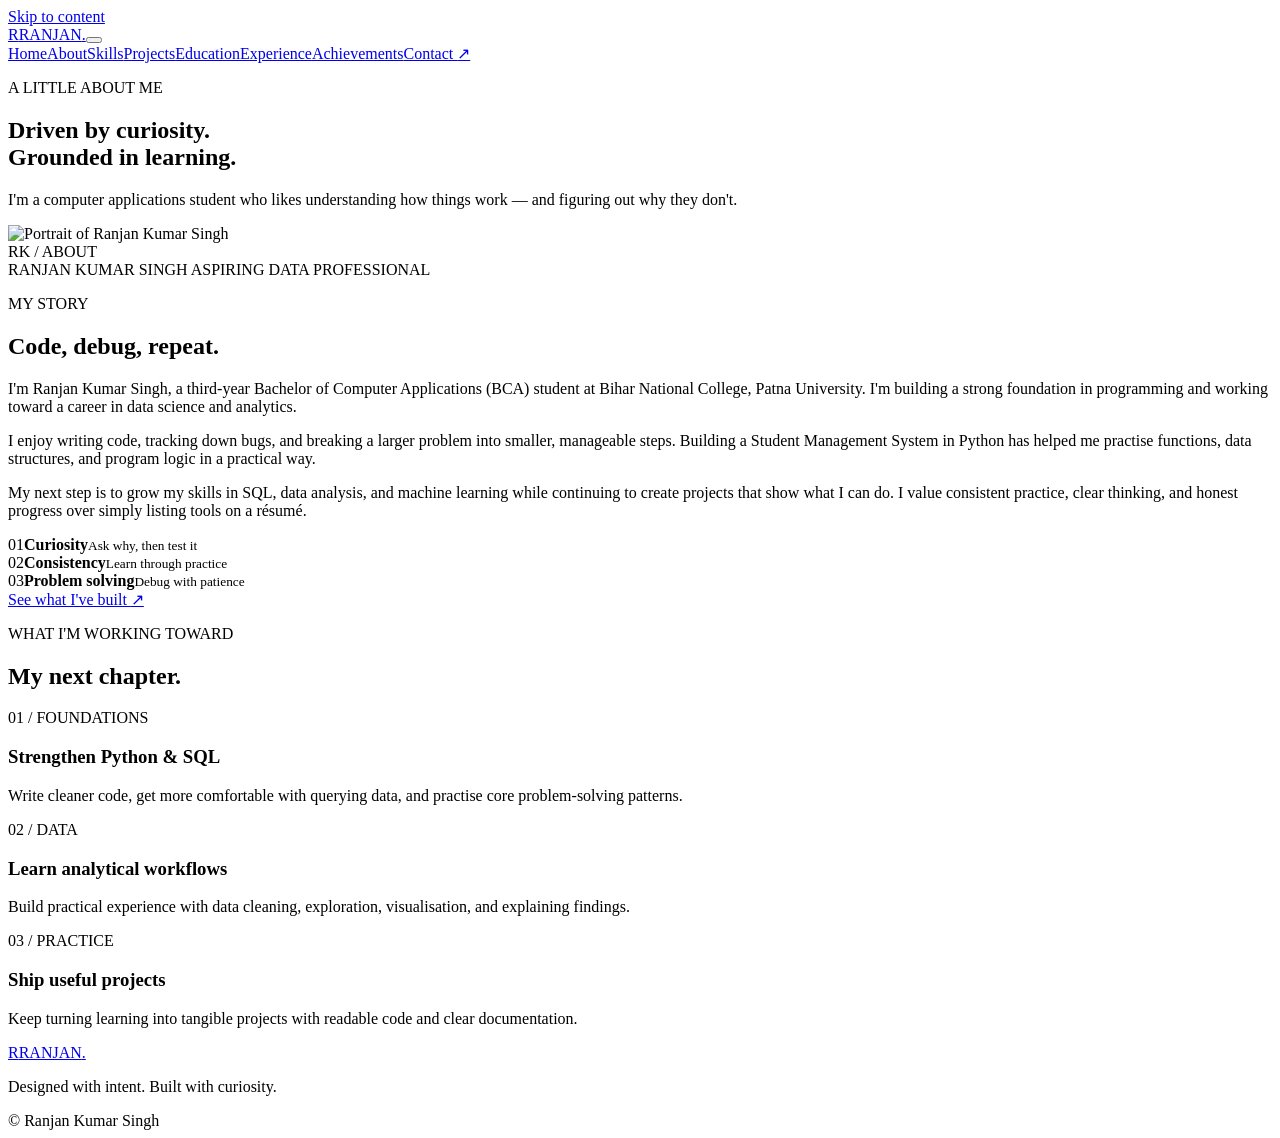
==== about.html @ 6d676666 "Add Portfolio HTML pages" ====
<!doctype html>
<html lang="en"><head><meta charset="utf-8"><meta name="viewport" content="width=device-width, initial-scale=1"><meta name="description" content="Learn about Ranjan Kumar Singh, a BCA student interested in data science and Python development."><title>About | Ranjan Kumar Singh</title><link rel="preconnect" href="https://fonts.googleapis.com"><link rel="preconnect" href="https://fonts.gstatic.com" crossorigin><link href="https://fonts.googleapis.com/css2?family=DM+Mono:wght@400;500&family=Manrope:wght@400;500;600;700;800&display=swap" rel="stylesheet"><link rel="stylesheet" href="css/style.css"><script src="js/script.js" defer></script></head>
<body><a class="skip-link" href="#main">Skip to content</a><header class="site-header"><nav class="nav container" aria-label="Main navigation"><a class="brand" href="index.html"><span class="brand-mark">R</span><span>RANJAN<span class="brand-dot">.</span></span></a><button class="menu-toggle" aria-label="Open navigation menu" aria-expanded="false"><span></span><span></span></button><div class="nav-links"><a href="index.html">Home</a><a class="active" href="about.html">About</a><a href="skills.html">Skills</a><a href="projects.html">Projects</a><a href="education.html">Education</a><a href="experience.html">Experience</a><a href="achievements.html">Achievements</a><a class="nav-contact" href="contact.html">Contact <span>↗</span></a></div></nav></header>
<main id="main"><section class="page-hero container"><p class="eyebrow">A LITTLE ABOUT ME</p><h1>Driven by curiosity.<br><span class="accent-text">Grounded in learning.</span></h1><p class="page-lead">I'm a computer applications student who likes understanding how things work — and figuring out why they don't.</p></section>
<section class="section container about-layout"><div class="about-portrait"><img class="profile-photo" src="assets/profile.jpg" alt="Portrait of Ranjan Kumar Singh"><div class="photo-fallback" aria-hidden="true">RK<span> / ABOUT</span></div><div class="portrait-caption">RANJAN KUMAR SINGH <span>ASPIRING DATA PROFESSIONAL</span></div></div><div class="about-copy"><p class="eyebrow">MY STORY</p><h2>Code, debug, <span class="accent-text">repeat.</span></h2><p>I'm Ranjan Kumar Singh, a third-year Bachelor of Computer Applications (BCA) student at Bihar National College, Patna University. I'm building a strong foundation in programming and working toward a career in data science and analytics.</p><p>I enjoy writing code, tracking down bugs, and breaking a larger problem into smaller, manageable steps. Building a Student Management System in Python has helped me practise functions, data structures, and program logic in a practical way.</p><p>My next step is to grow my skills in SQL, data analysis, and machine learning while continuing to create projects that show what I can do. I value consistent practice, clear thinking, and honest progress over simply listing tools on a résumé.</p><div class="about-facts"><div><span>01</span><strong>Curiosity</strong><small>Ask why, then test it</small></div><div><span>02</span><strong>Consistency</strong><small>Learn through practice</small></div><div><span>03</span><strong>Problem solving</strong><small>Debug with patience</small></div></div><a class="button button-primary" href="projects.html">See what I've built <span>↗</span></a></div></section>
<section class="section section-muted"><div class="container"><div class="section-heading"><div><p class="eyebrow">WHAT I'M WORKING TOWARD</p><h2>My next <span class="accent-text">chapter.</span></h2></div></div><div class="three-cards"><article class="info-card"><span class="card-number">01 / FOUNDATIONS</span><h3>Strengthen Python &amp; SQL</h3><p>Write cleaner code, get more comfortable with querying data, and practise core problem-solving patterns.</p></article><article class="info-card"><span class="card-number">02 / DATA</span><h3>Learn analytical workflows</h3><p>Build practical experience with data cleaning, exploration, visualisation, and explaining findings.</p></article><article class="info-card"><span class="card-number">03 / PRACTICE</span><h3>Ship useful projects</h3><p>Keep turning learning into tangible projects with readable code and clear documentation.</p></article></div></div></section></main>
<footer class="site-footer container"><a class="brand" href="index.html"><span class="brand-mark">R</span><span>RANJAN<span class="brand-dot">.</span></span></a><p>Designed with intent. Built with curiosity.</p><span class="footer-copy">© <span data-year></span> Ranjan Kumar Singh</span></footer></body></html>
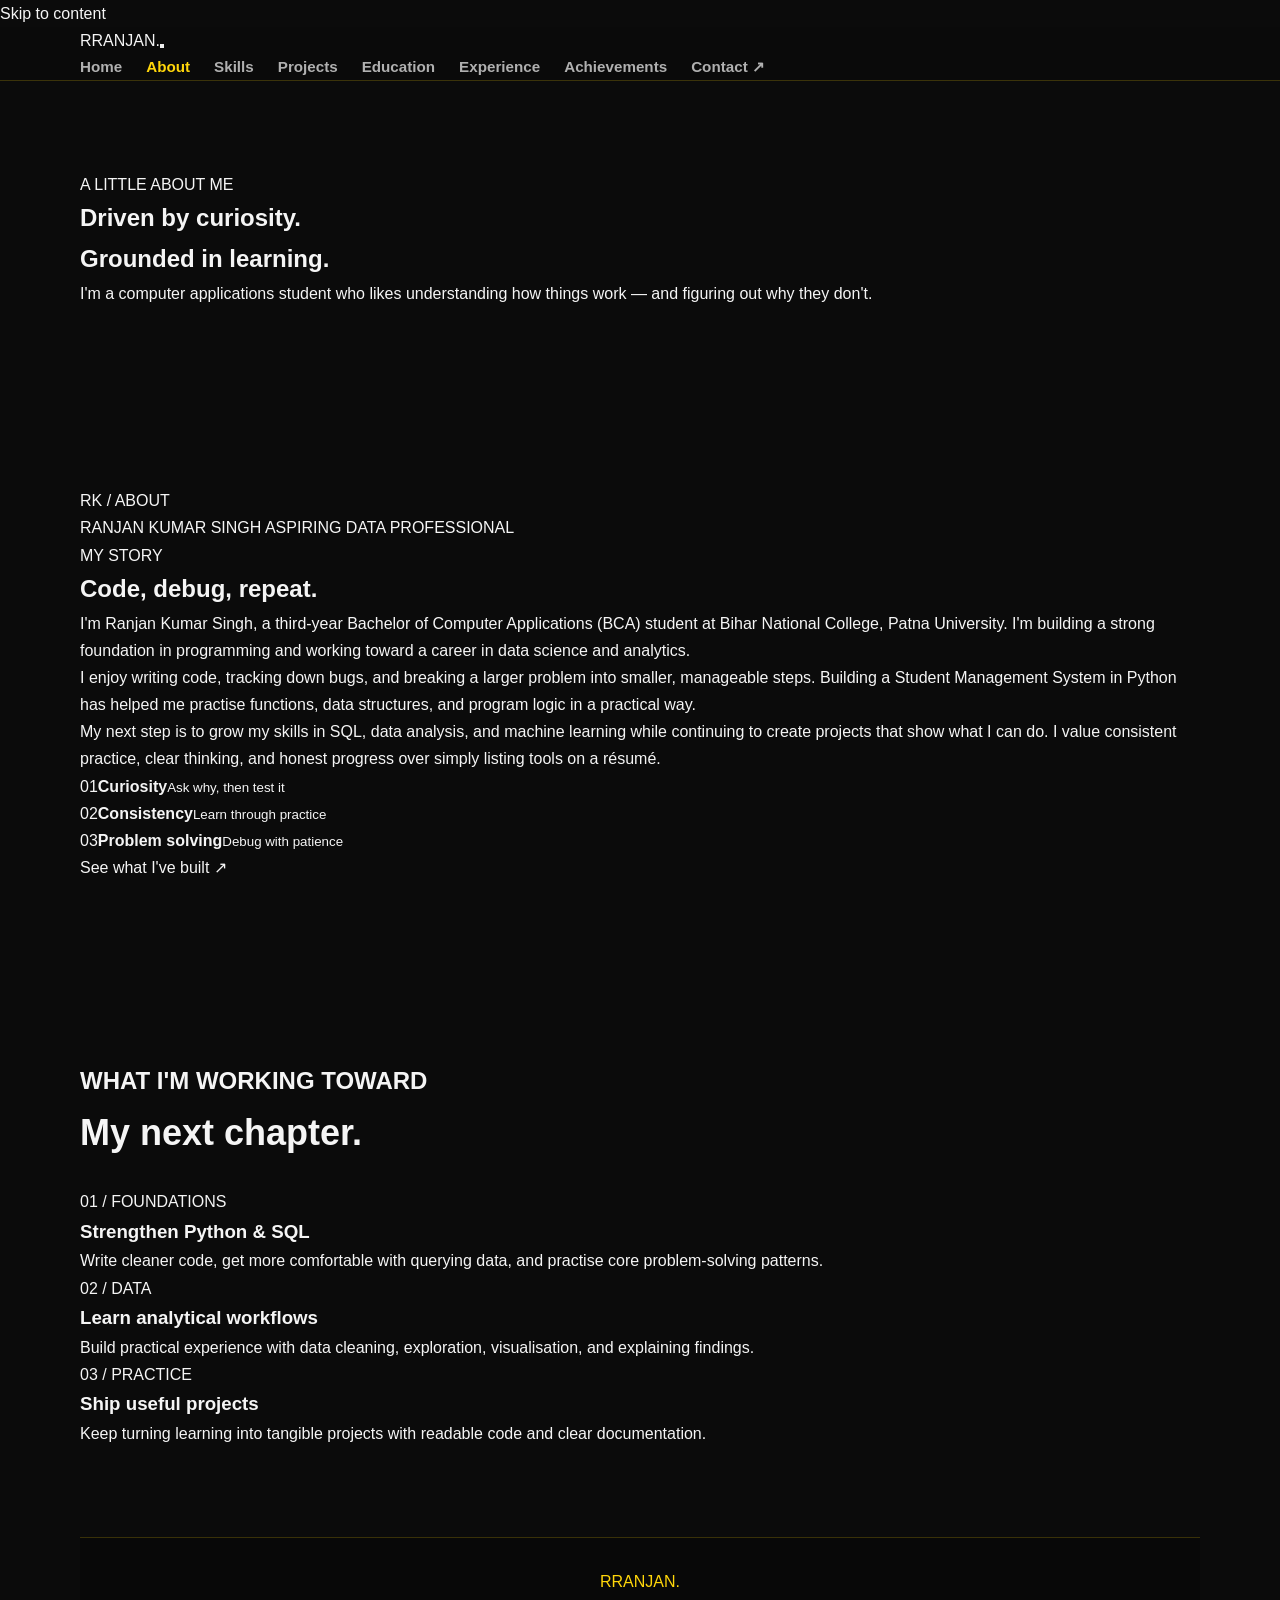
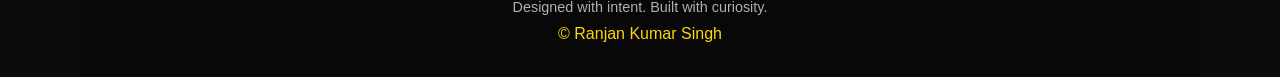
==== commit 774068d7: "Add files via upload" ====
--- a/about.html
+++ b/about.html
@@ -2,6 +2,6 @@
 <html lang="en"><head><meta charset="utf-8"><meta name="viewport" content="width=device-width, initial-scale=1"><meta name="description" content="Learn about Ranjan Kumar Singh, a BCA student interested in data science and Python development."><title>About | Ranjan Kumar Singh</title><link rel="preconnect" href="https://fonts.googleapis.com"><link rel="preconnect" href="https://fonts.gstatic.com" crossorigin><link href="https://fonts.googleapis.com/css2?family=DM+Mono:wght@400;500&family=Manrope:wght@400;500;600;700;800&display=swap" rel="stylesheet"><link rel="stylesheet" href="css/style.css"><script src="js/script.js" defer></script></head>
 <body><a class="skip-link" href="#main">Skip to content</a><header class="site-header"><nav class="nav container" aria-label="Main navigation"><a class="brand" href="index.html"><span class="brand-mark">R</span><span>RANJAN<span class="brand-dot">.</span></span></a><button class="menu-toggle" aria-label="Open navigation menu" aria-expanded="false"><span></span><span></span></button><div class="nav-links"><a href="index.html">Home</a><a class="active" href="about.html">About</a><a href="skills.html">Skills</a><a href="projects.html">Projects</a><a href="education.html">Education</a><a href="experience.html">Experience</a><a href="achievements.html">Achievements</a><a class="nav-contact" href="contact.html">Contact <span>↗</span></a></div></nav></header>
 <main id="main"><section class="page-hero container"><p class="eyebrow">A LITTLE ABOUT ME</p><h1>Driven by curiosity.<br><span class="accent-text">Grounded in learning.</span></h1><p class="page-lead">I'm a computer applications student who likes understanding how things work — and figuring out why they don't.</p></section>
-<section class="section container about-layout"><div class="about-portrait"><img class="profile-photo" src="assets/profile.jpg" alt="Portrait of Ranjan Kumar Singh"><div class="photo-fallback" aria-hidden="true">RK<span> / ABOUT</span></div><div class="portrait-caption">RANJAN KUMAR SINGH <span>ASPIRING DATA PROFESSIONAL</span></div></div><div class="about-copy"><p class="eyebrow">MY STORY</p><h2>Code, debug, <span class="accent-text">repeat.</span></h2><p>I'm Ranjan Kumar Singh, a third-year Bachelor of Computer Applications (BCA) student at Bihar National College, Patna University. I'm building a strong foundation in programming and working toward a career in data science and analytics.</p><p>I enjoy writing code, tracking down bugs, and breaking a larger problem into smaller, manageable steps. Building a Student Management System in Python has helped me practise functions, data structures, and program logic in a practical way.</p><p>My next step is to grow my skills in SQL, data analysis, and machine learning while continuing to create projects that show what I can do. I value consistent practice, clear thinking, and honest progress over simply listing tools on a résumé.</p><div class="about-facts"><div><span>01</span><strong>Curiosity</strong><small>Ask why, then test it</small></div><div><span>02</span><strong>Consistency</strong><small>Learn through practice</small></div><div><span>03</span><strong>Problem solving</strong><small>Debug with patience</small></div></div><a class="button button-primary" href="projects.html">See what I've built <span>↗</span></a></div></section>
+<section class="section container about-layout"><div class="about-portrait"><div class="photo-fallback" aria-hidden="true">RK<span> / ABOUT</span></div><div class="portrait-caption">RANJAN KUMAR SINGH <span>ASPIRING DATA PROFESSIONAL</span></div></div><div class="about-copy"><p class="eyebrow">MY STORY</p><h2>Code, debug, <span class="accent-text">repeat.</span></h2><p>I'm Ranjan Kumar Singh, a third-year Bachelor of Computer Applications (BCA) student at Bihar National College, Patna University. I'm building a strong foundation in programming and working toward a career in data science and analytics.</p><p>I enjoy writing code, tracking down bugs, and breaking a larger problem into smaller, manageable steps. Building a Student Management System in Python has helped me practise functions, data structures, and program logic in a practical way.</p><p>My next step is to grow my skills in SQL, data analysis, and machine learning while continuing to create projects that show what I can do. I value consistent practice, clear thinking, and honest progress over simply listing tools on a résumé.</p><div class="about-facts"><div><span>01</span><strong>Curiosity</strong><small>Ask why, then test it</small></div><div><span>02</span><strong>Consistency</strong><small>Learn through practice</small></div><div><span>03</span><strong>Problem solving</strong><small>Debug with patience</small></div></div><a class="button button-primary" href="projects.html">See what I've built <span>↗</span></a></div></section>
 <section class="section section-muted"><div class="container"><div class="section-heading"><div><p class="eyebrow">WHAT I'M WORKING TOWARD</p><h2>My next <span class="accent-text">chapter.</span></h2></div></div><div class="three-cards"><article class="info-card"><span class="card-number">01 / FOUNDATIONS</span><h3>Strengthen Python &amp; SQL</h3><p>Write cleaner code, get more comfortable with querying data, and practise core problem-solving patterns.</p></article><article class="info-card"><span class="card-number">02 / DATA</span><h3>Learn analytical workflows</h3><p>Build practical experience with data cleaning, exploration, visualisation, and explaining findings.</p></article><article class="info-card"><span class="card-number">03 / PRACTICE</span><h3>Ship useful projects</h3><p>Keep turning learning into tangible projects with readable code and clear documentation.</p></article></div></div></section></main>
 <footer class="site-footer container"><a class="brand" href="index.html"><span class="brand-mark">R</span><span>RANJAN<span class="brand-dot">.</span></span></a><p>Designed with intent. Built with curiosity.</p><span class="footer-copy">© <span data-year></span> Ranjan Kumar Singh</span></footer></body></html>
--- a/css/style.css
+++ b/css/style.css
@@ -0,0 +1,837 @@
+
+/* ========================================
+   RANJAN KUMAR SINGH - DEVELOPER PORTFOLIO
+   Theme: Black + Yellow | Responsive Design
+======================================== */
+
+/* ---------- 1. RESET & VARIABLES ---------- */
+
+:root {
+  --bg: #0b0b0b;
+  --bg-secondary: #141414;
+  --card-bg: #171717;
+  --primary: #ffd60a;
+  --primary-hover: #ffe45c;
+  --text: #f5f5f5;
+  --text-muted: #b0b0b0;
+  --border: rgba(255, 214, 10, 0.2);
+  --shadow: 0 10px 35px rgba(0, 0, 0, 0.3);
+  --radius: 16px;
+  --transition: 0.3s ease;
+}
+
+* {
+  margin: 0;
+  padding: 0;
+  box-sizing: border-box;
+}
+
+html {
+  scroll-behavior: smooth;
+  scroll-padding-top: 90px;
+}
+
+body {
+  font-family: "Segoe UI", Arial, sans-serif;
+  background: var(--bg);
+  color: var(--text);
+  line-height: 1.7;
+  overflow-x: hidden;
+}
+
+body,
+button,
+input,
+textarea {
+  font-family: "Segoe UI", Arial, sans-serif;
+}
+
+img {
+  display: block;
+  max-width: 100%;
+}
+
+a {
+  color: inherit;
+  text-decoration: none;
+  transition: var(--transition);
+}
+
+button,
+input,
+textarea {
+  font: inherit;
+}
+
+button {
+  cursor: pointer;
+}
+
+ul {
+  list-style: none;
+}
+
+::selection {
+  color: #000;
+  background: var(--primary);
+}
+
+/* ---------- 2. REUSABLE COMPONENTS ---------- */
+
+.container {
+  width: min(1120px, 90%);
+  margin: 0 auto;
+}
+
+section {
+  padding: 90px 0;
+}
+
+.section-title {
+  margin-bottom: 15px;
+  font-size: clamp(2rem, 5vw, 3rem);
+  font-weight: 800;
+  text-align: center;
+  line-height: 1.2;
+}
+
+.section-title span,
+.highlight {
+  color: var(--primary);
+}
+
+.section-subtitle {
+  max-width: 650px;
+  margin: 0 auto 45px;
+  color: var(--text-muted);
+  text-align: center;
+}
+
+.section-heading {
+  margin-bottom: 25px;
+  font-size: 1.5rem;
+  font-weight: 700;
+}
+
+.text-muted {
+  color: var(--text-muted);
+}
+
+.accent-line {
+  width: 65px;
+  height: 4px;
+  margin: 18px auto 25px;
+  background: var(--primary);
+  border-radius: 10px;
+}
+
+/* ---------- 3. NAVIGATION ---------- */
+
+header,
+.navbar {
+  position: sticky;
+  top: 0;
+  z-index: 1000;
+  background: rgba(11, 11, 11, 0.94);
+  border-bottom: 1px solid var(--border);
+  backdrop-filter: blur(14px);
+}
+
+.nav-container {
+  width: min(1120px, 90%);
+  min-height: 75px;
+  margin: 0 auto;
+  display: flex;
+  align-items: center;
+  justify-content: space-between;
+  gap: 20px;
+}
+
+.logo {
+  color: var(--primary);
+  font-size: 1.4rem;
+  font-weight: 800;
+  white-space: nowrap;
+}
+
+.nav-links {
+  display: flex;
+  align-items: center;
+  flex-wrap: wrap;
+  gap: 24px;
+}
+
+.nav-links a {
+  color: var(--text-muted);
+  font-size: 0.95rem;
+  font-weight: 600;
+}
+
+.nav-links a:hover,
+.nav-links a.active {
+  color: var(--primary);
+}
+
+/* ---------- 4. BUTTONS ---------- */
+
+.btn {
+  display: inline-flex;
+  align-items: center;
+  justify-content: center;
+  gap: 8px;
+  padding: 12px 25px;
+  border: 1px solid var(--primary);
+  border-radius: 8px;
+  background: var(--primary);
+  color: #111;
+  font-weight: 700;
+  transition: transform var(--transition),
+              background var(--transition),
+              box-shadow var(--transition);
+}
+
+.btn:hover {
+  transform: translateY(-3px);
+  background: var(--primary-hover);
+  box-shadow: 0 8px 25px rgba(255, 214, 10, 0.18);
+}
+
+.btn-outline {
+  background: transparent;
+  color: var(--primary);
+}
+
+.btn-outline:hover {
+  background: var(--primary);
+  color: #111;
+}
+
+.btn-group {
+  display: flex;
+  flex-wrap: wrap;
+  gap: 14px;
+  margin-top: 28px;
+}
+
+/* ---------- 5. HOME / HERO ---------- */
+
+.hero {
+  min-height: calc(100vh - 75px);
+  display: flex;
+  align-items: center;
+  padding: 70px 0;
+  background:
+    radial-gradient(
+      circle at 80% 35%,
+      rgba(255, 214, 10, 0.09),
+      transparent 35%
+    ),
+    var(--bg);
+}
+
+.hero-container {
+  display: grid;
+  grid-template-columns: 1.2fr 0.8fr;
+  align-items: center;
+  gap: 60px;
+}
+
+.hero-tag {
+  display: inline-block;
+  margin-bottom: 20px;
+  padding: 7px 14px;
+  border: 1px solid var(--border);
+  border-radius: 50px;
+  color: var(--primary);
+  background: rgba(255, 214, 10, 0.05);
+  font-size: 0.9rem;
+}
+
+.hero h1 {
+  margin-bottom: 18px;
+  font-size: clamp(2.5rem, 6vw, 4.5rem);
+  line-height: 1.12;
+  font-weight: 850;
+  letter-spacing: -1.5px;
+}
+
+.hero h2 {
+  margin-bottom: 18px;
+  color: var(--primary);
+  font-size: clamp(1.2rem, 3vw, 1.8rem);
+}
+
+.hero p {
+  max-width: 620px;
+  color: var(--text-muted);
+  font-size: 1.05rem;
+}
+
+.hero-image {
+  display: flex;
+  justify-content: center;
+  align-items: center;
+}
+
+.hero-image img,
+.profile-image {
+  width: min(340px, 100%);
+  aspect-ratio: 1;
+  object-fit: cover;
+  object-position: center;
+  border: 4px solid var(--primary);
+  border-radius: 50%;
+  box-shadow: 0 0 45px rgba(255, 214, 10, 0.12);
+  animation: float 5s ease-in-out infinite;
+}
+
+/* ---------- 6. ABOUT ---------- */
+
+.about-grid {
+  display: grid;
+  grid-template-columns: 0.8fr 1.2fr;
+  align-items: center;
+  gap: 50px;
+}
+
+.about-image img {
+  width: 100%;
+  max-width: 380px;
+  margin: 0 auto;
+  border-radius: var(--radius);
+  border: 2px solid var(--border);
+}
+
+.about-content h3 {
+  margin-bottom: 15px;
+  font-size: 1.8rem;
+}
+
+.about-content p {
+  margin-bottom: 16px;
+  color: var(--text-muted);
+}
+
+.info-list {
+  display: grid;
+  grid-template-columns: repeat(2, minmax(0, 1fr));
+  gap: 12px;
+  margin-top: 22px;
+}
+
+.info-list li {
+  color: var(--text-muted);
+  overflow-wrap: anywhere;
+}
+
+.info-list strong {
+  color: var(--primary);
+}
+
+/* ---------- 7. CARDS / PROJECTS ---------- */
+
+.card-grid {
+  display: grid;
+  grid-template-columns: repeat(3, minmax(0, 1fr));
+  gap: 25px;
+}
+
+.card,
+.project-card,
+.skill-card,
+.education-card,
+.experience-card,
+.achievement-card,
+.certificate-card {
+  padding: 25px;
+  background: var(--card-bg);
+  border: 1px solid rgba(255, 255, 255, 0.07);
+  border-radius: var(--radius);
+  transition: transform var(--transition),
+              border-color var(--transition),
+              box-shadow var(--transition);
+}
+
+.card:hover,
+.project-card:hover,
+.skill-card:hover,
+.education-card:hover,
+.experience-card:hover,
+.achievement-card:hover,
+.certificate-card:hover {
+  transform: translateY(-6px);
+  border-color: var(--primary);
+  box-shadow: var(--shadow);
+}
+
+.card h3,
+.project-card h3,
+.skill-card h3,
+.education-card h3,
+.experience-card h3,
+.achievement-card h3,
+.certificate-card h3 {
+  margin-bottom: 12px;
+  font-size: 1.25rem;
+}
+
+.card p,
+.project-card p,
+.education-card p,
+.experience-card p,
+.achievement-card p,
+.certificate-card p {
+  margin-bottom: 15px;
+  color: var(--text-muted);
+}
+
+.project-card {
+  display: flex;
+  flex-direction: column;
+  align-items: flex-start;
+}
+
+.project-card .project-links {
+  display: flex;
+  flex-wrap: wrap;
+  gap: 12px;
+  margin-top: auto;
+  padding-top: 15px;
+}
+
+.project-card img {
+  width: 100%;
+  margin-bottom: 20px;
+  border-radius: 10px;
+  object-fit: cover;
+}
+
+.tags {
+  display: flex;
+  flex-wrap: wrap;
+  gap: 8px;
+  margin: 12px 0 20px;
+}
+
+.tags span,
+.tag {
+  display: inline-block;
+  padding: 5px 11px;
+  border-radius: 50px;
+  background: rgba(255, 214, 10, 0.1);
+  color: var(--primary);
+  font-size: 0.82rem;
+}
+
+/* ---------- 8. SKILLS ---------- */
+
+.skills-grid {
+  display: grid;
+  grid-template-columns: repeat(4, minmax(0, 1fr));
+  gap: 20px;
+}
+
+.skill-card {
+  text-align: center;
+}
+
+.skill-icon {
+  margin-bottom: 12px;
+  color: var(--primary);
+  font-size: 2.2rem;
+}
+
+.skill-card p {
+  color: var(--text-muted);
+  font-size: 0.92rem;
+}
+
+.skill-bar {
+  width: 100%;
+  height: 8px;
+  margin-top: 15px;
+  overflow: hidden;
+  border-radius: 20px;
+  background: #303030;
+}
+
+.skill-progress {
+  height: 100%;
+  border-radius: inherit;
+  background: var(--primary);
+}
+
+/* ---------- 9. EDUCATION / EXPERIENCE ---------- */
+
+.timeline {
+  position: relative;
+  max-width: 800px;
+  margin: 0 auto;
+  padding-left: 30px;
+  border-left: 2px solid var(--primary);
+}
+
+.timeline-item {
+  position: relative;
+  margin-bottom: 30px;
+  padding: 25px;
+  background: var(--card-bg);
+  border: 1px solid var(--border);
+  border-radius: var(--radius);
+}
+
+.timeline-item::before {
+  content: "";
+  position: absolute;
+  top: 28px;
+  left: -39px;
+  width: 14px;
+  height: 14px;
+  background: var(--primary);
+  border-radius: 50%;
+  box-shadow: 0 0 12px rgba(255, 214, 10, 0.35);
+}
+
+.timeline-item h3 {
+  margin-bottom: 8px;
+}
+
+.timeline-item p {
+  color: var(--text-muted);
+}
+
+.timeline-date {
+  display: inline-block;
+  margin-bottom: 10px;
+  color: var(--primary);
+  font-size: 0.9rem;
+  font-weight: 700;
+}
+
+/* ---------- 10. ACHIEVEMENTS / CERTIFICATES ---------- */
+
+.certificate-card img,
+.achievement-card img {
+  width: 100%;
+  margin-bottom: 18px;
+  border-radius: 10px;
+}
+
+.certificate-card a,
+.achievement-card a {
+  color: var(--primary);
+  font-weight: 600;
+}
+
+.certificate-card a:hover,
+.achievement-card a:hover {
+  text-decoration: underline;
+}
+
+/* ---------- 11. CONTACT ---------- */
+
+.contact-grid {
+  display: grid;
+  grid-template-columns: 0.8fr 1.2fr;
+  gap: 40px;
+}
+
+.contact-info {
+  display: flex;
+  flex-direction: column;
+  gap: 18px;
+}
+
+.contact-item {
+  padding: 20px;
+  background: var(--card-bg);
+  border: 1px solid var(--border);
+  border-radius: 12px;
+  overflow-wrap: anywhere;
+}
+
+.contact-item h3 {
+  margin-bottom: 5px;
+  color: var(--primary);
+  font-size: 1.05rem;
+}
+
+.contact-item p,
+.contact-item a {
+  color: var(--text-muted);
+}
+
+.contact-item a:hover {
+  color: var(--primary);
+}
+
+.contact-form {
+  display: flex;
+  flex-direction: column;
+  gap: 16px;
+}
+
+.form-group {
+  display: flex;
+  flex-direction: column;
+  gap: 7px;
+}
+
+.form-group label {
+  font-weight: 600;
+}
+
+.form-group input,
+.form-group textarea,
+.form-group select {
+  width: 100%;
+  padding: 13px 15px;
+  color: var(--text);
+  background: var(--bg-secondary);
+  border: 1px solid #333;
+  border-radius: 8px;
+  outline: none;
+  transition: border-color var(--transition);
+}
+
+.form-group input:focus,
+.form-group textarea:focus,
+.form-group select:focus {
+  border-color: var(--primary);
+}
+
+.form-group textarea {
+  min-height: 150px;
+  resize: vertical;
+}
+
+.form-group input::placeholder,
+.form-group textarea::placeholder {
+  color: #888;
+}
+
+/* ---------- 12. SOCIAL LINKS ---------- */
+
+.social-links {
+  display: flex;
+  flex-wrap: wrap;
+  gap: 14px;
+  margin-top: 25px;
+}
+
+.social-links a {
+  display: inline-flex;
+  align-items: center;
+  justify-content: center;
+  min-width: 45px;
+  min-height: 45px;
+  padding: 10px 15px;
+  color: var(--primary);
+  border: 1px solid var(--border);
+  border-radius: 10px;
+}
+
+.social-links a:hover {
+  color: #111;
+  background: var(--primary);
+  transform: translateY(-3px);
+}
+
+/* ---------- 13. FOOTER ---------- */
+
+footer {
+  padding: 30px 0;
+  text-align: center;
+  background: #080808;
+  border-top: 1px solid var(--border);
+}
+
+footer p {
+  color: var(--text-muted);
+  font-size: 0.9rem;
+}
+
+footer span {
+  color: var(--primary);
+}
+
+/* ---------- 14. ANIMATIONS ---------- */
+
+@keyframes float {
+  0%, 100% {
+    transform: translateY(0);
+  }
+
+  50% {
+    transform: translateY(-12px);
+  }
+}
+
+@keyframes fadeInUp {
+  from {
+    opacity: 0;
+    transform: translateY(20px);
+  }
+
+  to {
+    opacity: 1;
+    transform: translateY(0);
+  }
+}
+
+.hero-content {
+  animation: fadeInUp 0.8s ease both;
+}
+
+.fade-in {
+  animation: fadeInUp 0.8s ease both;
+}
+
+/* ---------- 15. RESPONSIVE TABLET ---------- */
+
+@media (max-width: 900px) {
+  section {
+    padding: 70px 0;
+  }
+
+  .hero-container,
+  .about-grid,
+  .contact-grid {
+    grid-template-columns: 1fr;
+    gap: 35px;
+  }
+
+  .hero-content {
+    text-align: center;
+  }
+
+  .hero p {
+    margin: 0 auto;
+  }
+
+  .btn-group,
+  .social-links {
+    justify-content: center;
+  }
+
+  .hero-image {
+    order: -1;
+  }
+
+  .hero-image img {
+    width: min(260px, 70%);
+  }
+
+  .about-content {
+    text-align: center;
+  }
+
+  .card-grid {
+    grid-template-columns: repeat(2, minmax(0, 1fr));
+  }
+
+  .skills-grid {
+    grid-template-columns: repeat(2, minmax(0, 1fr));
+  }
+}
+
+/* ---------- 16. RESPONSIVE MOBILE ---------- */
+
+@media (max-width: 600px) {
+  .container,
+  .nav-container {
+    width: 92%;
+  }
+
+  section {
+    padding: 55px 0;
+  }
+
+  .nav-container {
+    padding: 14px 0;
+    flex-direction: column;
+    gap: 12px;
+  }
+
+  .nav-links {
+    justify-content: center;
+    gap: 10px 16px;
+  }
+
+  .nav-links a {
+    font-size: 0.85rem;
+  }
+
+  .hero {
+    min-height: auto;
+    padding: 55px 0;
+  }
+
+  .hero h1 {
+    font-size: 2.5rem;
+    letter-spacing: -0.8px;
+  }
+
+  .hero-image img {
+    width: min(210px, 65%);
+  }
+
+  .btn-group {
+    flex-direction: column;
+    align-items: stretch;
+  }
+
+  .btn {
+    width: 100%;
+  }
+
+  .card-grid,
+  .skills-grid,
+  .info-list {
+    grid-template-columns: 1fr;
+  }
+
+  .card,
+  .project-card,
+  .skill-card,
+  .education-card,
+  .experience-card,
+  .achievement-card,
+  .certificate-card {
+    padding: 20px;
+  }
+
+  .section-subtitle {
+    margin-bottom: 30px;
+  }
+
+  .timeline {
+    padding-left: 22px;
+  }
+
+  .timeline-item::before {
+    left: -31px;
+  }
+
+  .contact-grid {
+    gap: 25px;
+  }
+}
+
+/* ---------- 17. ACCESSIBILITY ---------- */
+
+:focus-visible {
+  outline: 2px solid var(--primary);
+  outline-offset: 4px;
+}
+
+@media (prefers-reduced-motion: reduce) {
+  *,
+  *::before,
+  *::after {
+    scroll-behavior: auto !important;
+    animation-duration: 0.01ms !important;
+    animation-iteration-count: 1 !important;
+    transition-duration: 0.01ms !important;
+  }
+}
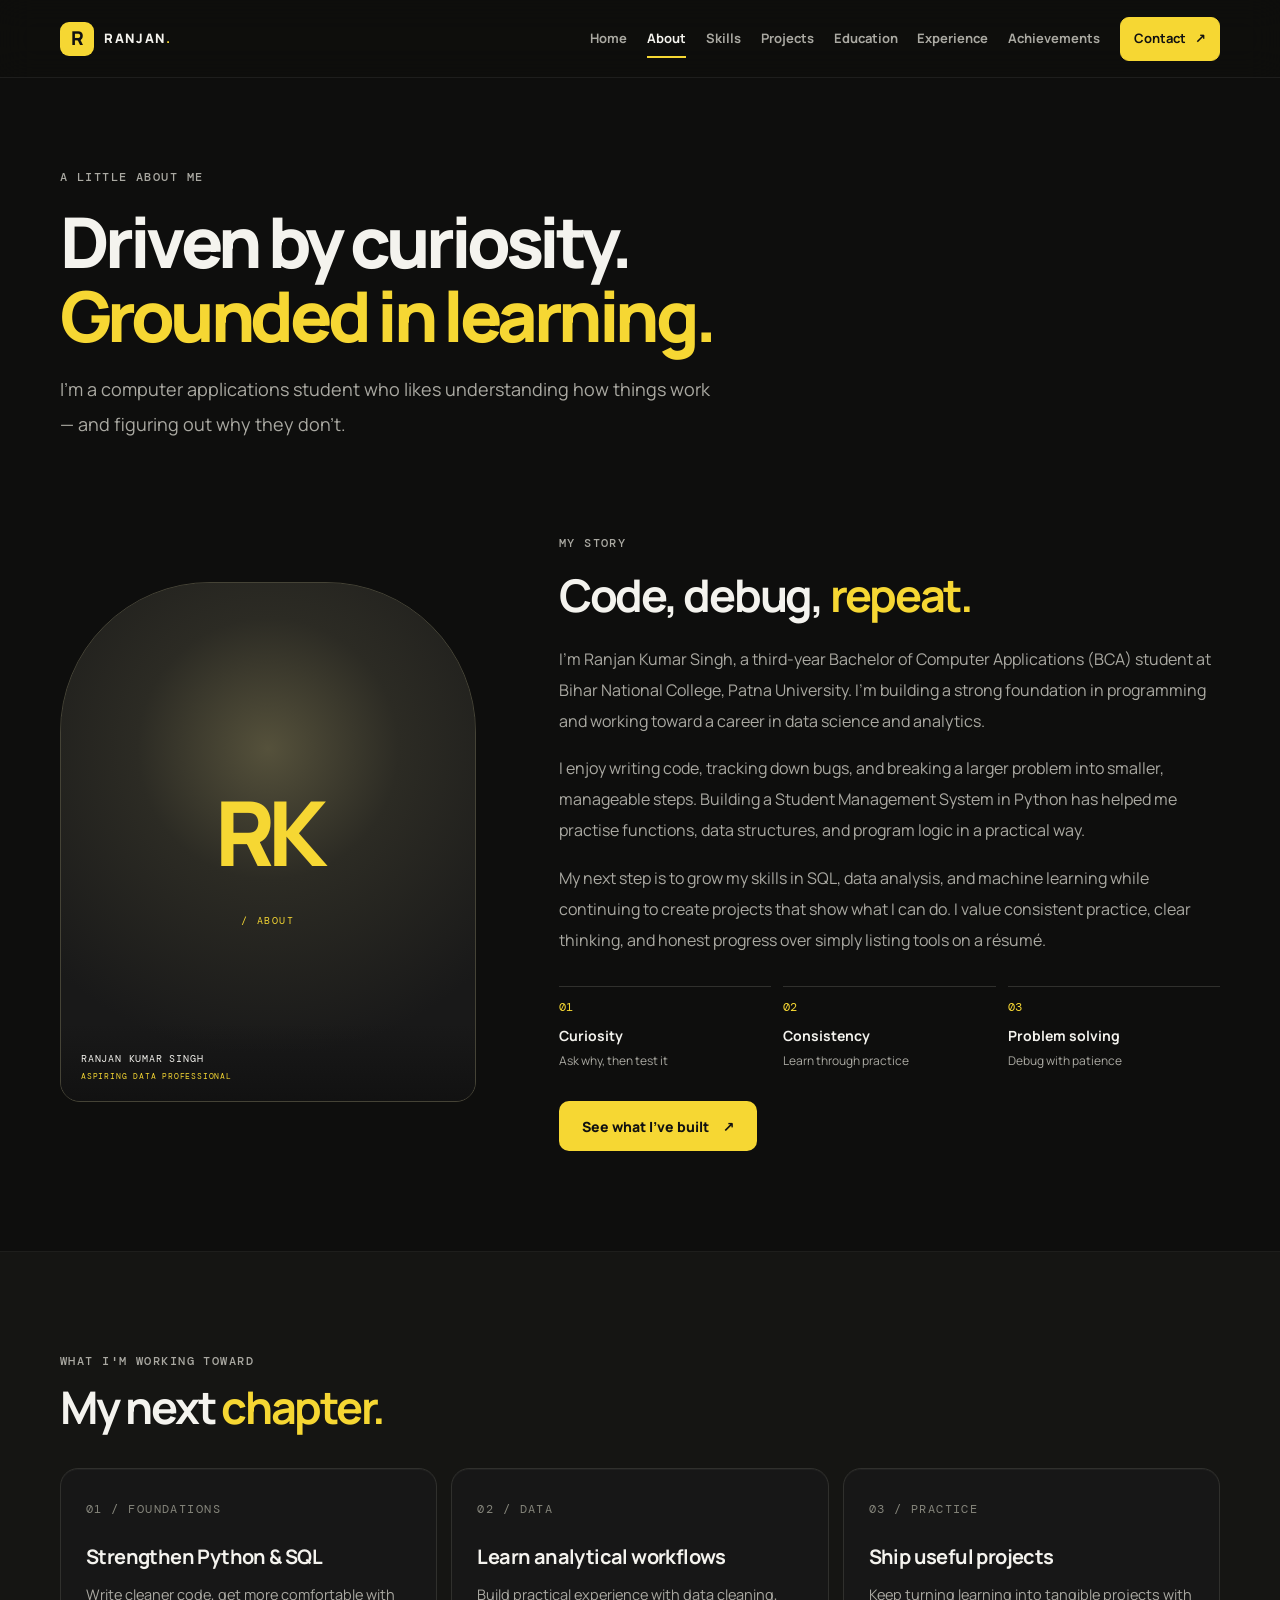
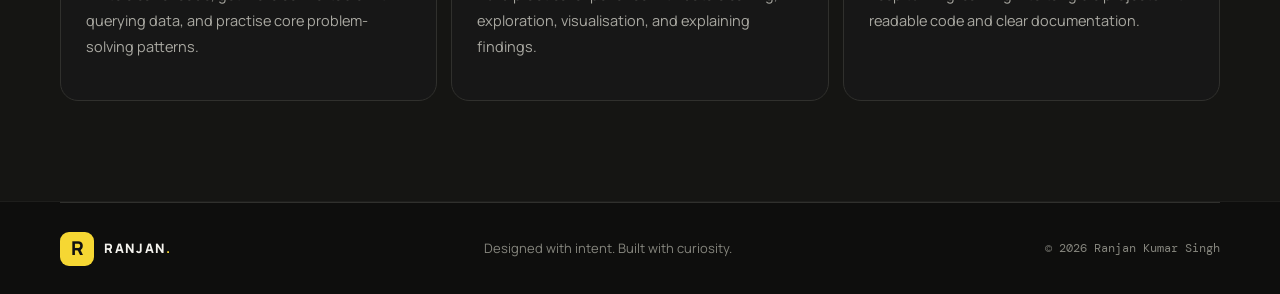
==== commit 2444c816: "Add files via upload" ====
--- a/about.html
+++ b/about.html
@@ -1,6 +1,6 @@
 <!doctype html>
-<html lang="en"><head><meta charset="utf-8"><meta name="viewport" content="width=device-width, initial-scale=1"><meta name="description" content="Learn about Ranjan Kumar Singh, a BCA student interested in data science and Python development."><title>About | Ranjan Kumar Singh</title><link rel="preconnect" href="https://fonts.googleapis.com"><link rel="preconnect" href="https://fonts.gstatic.com" crossorigin><link href="https://fonts.googleapis.com/css2?family=DM+Mono:wght@400;500&family=Manrope:wght@400;500;600;700;800&display=swap" rel="stylesheet"><link rel="stylesheet" href="css/style.css"><script src="js/script.js" defer></script></head>
-<body><a class="skip-link" href="#main">Skip to content</a><header class="site-header"><nav class="nav container" aria-label="Main navigation"><a class="brand" href="index.html"><span class="brand-mark">R</span><span>RANJAN<span class="brand-dot">.</span></span></a><button class="menu-toggle" aria-label="Open navigation menu" aria-expanded="false"><span></span><span></span></button><div class="nav-links"><a href="index.html">Home</a><a class="active" href="about.html">About</a><a href="skills.html">Skills</a><a href="projects.html">Projects</a><a href="education.html">Education</a><a href="experience.html">Experience</a><a href="achievements.html">Achievements</a><a class="nav-contact" href="contact.html">Contact <span>↗</span></a></div></nav></header>
+<html lang="en"><head><meta charset="utf-8"><meta name="viewport" content="width=device-width, initial-scale=1"><meta name="description" content="Learn about Ranjan Kumar Singh, a BCA student interested in data science and Python development."><title>About | Ranjan Kumar Singh</title><link rel="icon" href="data:image/svg+xml,%3Csvg xmlns=%27http://www.w3.org/2000/svg%27 viewBox=%270 0 32 32%27%3E%3Crect width=%2732%27 height=%2732%27 rx=%277%27 fill=%27%23f4d21f%27/%3E%3Ctext x=%2716%27 y=%2723%27 font-size=%2720%27 font-weight=%27800%27 text-anchor=%27middle%27 font-family=%27Arial%27 fill=%27%23111%27%3ER%3C/text%3E%3C/svg%3E"><meta property="og:title" content="Ranjan Kumar Singh | Portfolio"><meta property="og:type" content="website"><link rel="preconnect" href="https://fonts.googleapis.com"><link rel="preconnect" href="https://fonts.gstatic.com" crossorigin><link href="https://fonts.googleapis.com/css2?family=DM+Mono:wght@400;500&family=Manrope:wght@400;500;600;700;800&display=swap" rel="stylesheet"><link rel="stylesheet" href="css/style.css"><script src="js/script.js" defer></script></head>
+<body><a class="skip-link" href="#main">Skip to content</a><header class="site-header"><nav class="nav container" aria-label="Main navigation"><a class="brand" href="index.html"><span class="brand-mark">R</span><span>RANJAN<span class="brand-dot">.</span></span></a><button class="menu-toggle" aria-label="Open navigation menu" aria-expanded="false"><span></span><span></span></button><div class="nav-links"><a href="index.html">Home</a><a class="active" href="about.html" aria-current="page">About</a><a href="skills.html">Skills</a><a href="projects.html">Projects</a><a href="education.html">Education</a><a href="experience.html">Experience</a><a href="achievements.html">Achievements</a><a class="nav-contact" href="contact.html">Contact <span>↗</span></a></div></nav></header>
 <main id="main"><section class="page-hero container"><p class="eyebrow">A LITTLE ABOUT ME</p><h1>Driven by curiosity.<br><span class="accent-text">Grounded in learning.</span></h1><p class="page-lead">I'm a computer applications student who likes understanding how things work — and figuring out why they don't.</p></section>
 <section class="section container about-layout"><div class="about-portrait"><div class="photo-fallback" aria-hidden="true">RK<span> / ABOUT</span></div><div class="portrait-caption">RANJAN KUMAR SINGH <span>ASPIRING DATA PROFESSIONAL</span></div></div><div class="about-copy"><p class="eyebrow">MY STORY</p><h2>Code, debug, <span class="accent-text">repeat.</span></h2><p>I'm Ranjan Kumar Singh, a third-year Bachelor of Computer Applications (BCA) student at Bihar National College, Patna University. I'm building a strong foundation in programming and working toward a career in data science and analytics.</p><p>I enjoy writing code, tracking down bugs, and breaking a larger problem into smaller, manageable steps. Building a Student Management System in Python has helped me practise functions, data structures, and program logic in a practical way.</p><p>My next step is to grow my skills in SQL, data analysis, and machine learning while continuing to create projects that show what I can do. I value consistent practice, clear thinking, and honest progress over simply listing tools on a résumé.</p><div class="about-facts"><div><span>01</span><strong>Curiosity</strong><small>Ask why, then test it</small></div><div><span>02</span><strong>Consistency</strong><small>Learn through practice</small></div><div><span>03</span><strong>Problem solving</strong><small>Debug with patience</small></div></div><a class="button button-primary" href="projects.html">See what I've built <span>↗</span></a></div></section>
 <section class="section section-muted"><div class="container"><div class="section-heading"><div><p class="eyebrow">WHAT I'M WORKING TOWARD</p><h2>My next <span class="accent-text">chapter.</span></h2></div></div><div class="three-cards"><article class="info-card"><span class="card-number">01 / FOUNDATIONS</span><h3>Strengthen Python &amp; SQL</h3><p>Write cleaner code, get more comfortable with querying data, and practise core problem-solving patterns.</p></article><article class="info-card"><span class="card-number">02 / DATA</span><h3>Learn analytical workflows</h3><p>Build practical experience with data cleaning, exploration, visualisation, and explaining findings.</p></article><article class="info-card"><span class="card-number">03 / PRACTICE</span><h3>Ship useful projects</h3><p>Keep turning learning into tangible projects with readable code and clear documentation.</p></article></div></div></section></main>
--- a/css/style.css
+++ b/css/style.css
@@ -1,837 +1,57 @@
+/* Ranjan Kumar Singh portfolio — shared styles */
+:root{--bg:#101010;--surface:#171717;--surface-2:#1e1e1e;--text:#f4f3ee;--muted:#aaa9a2;--line:#30302d;--yellow:#f4d21f;--yellow-2:#ffe45c;--font:'Manrope',sans-serif;--mono:'DM Mono',monospace;--container:1160px;--radius:18px;--ease:cubic-bezier(.2,.75,.25,1)}
+*{box-sizing:border-box}html{scroll-behavior:smooth;scroll-padding-top:100px}body{margin:0;background:var(--bg);color:var(--text);font-family:var(--font);line-height:1.65;-webkit-font-smoothing:antialiased}body.menu-open{overflow:hidden}a{color:inherit;text-decoration:none}button,input,textarea{font:inherit}button,a{-webkit-tap-highlight-color:transparent}a:focus-visible,button:focus-visible,input:focus-visible,textarea:focus-visible{outline:2px solid var(--yellow);outline-offset:4px}::selection{background:var(--yellow);color:#111}.container{width:min(var(--container),calc(100% - 48px));margin-inline:auto}.skip-link{position:absolute;top:-60px;left:16px;background:var(--yellow);color:#111;padding:10px 16px;z-index:100}.skip-link:focus{top:12px}.site-header{position:sticky;top:0;z-index:50;background:rgba(16,16,16,.88);backdrop-filter:blur(16px);border-bottom:1px solid rgba(255,255,255,.06)}.nav{min-height:78px;display:flex;align-items:center;justify-content:space-between;gap:28px}.brand{display:inline-flex;align-items:center;gap:10px;font-size:13px;font-weight:800;letter-spacing:.13em;white-space:nowrap}.brand-mark{display:grid;place-items:center;width:34px;height:34px;background:var(--yellow);color:#111;border-radius:9px;font-size:19px;font-weight:800;letter-spacing:0}.brand-dot{color:var(--yellow)}.nav-links{display:flex;align-items:center;gap:clamp(12px,1.55vw,22px)}.nav-links>a{font-size:11px;color:var(--muted);font-weight:700;transition:color .2s}.nav-links>a:hover,.nav-links>a.active{color:var(--text)}.nav-links>a.active:not(.nav-contact){position:relative}.nav-links>a.active:not(.nav-contact):after{content:"";position:absolute;left:0;right:0;bottom:-10px;height:2px;background:var(--yellow)}.nav-links .nav-contact{padding:10px 13px;border:1px solid #555;border-radius:9px;color:var(--text)}.nav-contact span,.button span,.text-link span,.arrow-link span{color:var(--yellow);margin-left:6px}.menu-toggle{display:none;background:none;border:1px solid var(--line);border-radius:8px;padding:10px;cursor:pointer}.menu-toggle span{display:block;width:20px;height:2px;background:var(--text);margin:4px}
+.eyebrow{font:500 10px/1.5 var(--mono);letter-spacing:.15em;color:var(--muted);margin:0 0 18px}.status-dot{display:inline-block;width:7px;height:7px;background:var(--yellow);border-radius:50%;margin-right:8px;box-shadow:0 0 0 4px rgba(244,210,31,.1)}.accent-text{color:var(--yellow)}h1,h2,h3,p{margin-top:0}h1{font-size:clamp(42px,6.2vw,78px);line-height:1.06;letter-spacing:-.065em;font-weight:800;margin-bottom:24px}h2{font-size:clamp(29px,4vw,45px);line-height:1.15;letter-spacing:-.05em;margin-bottom:16px}h3{font-size:20px;line-height:1.3;letter-spacing:-.03em;margin-bottom:12px}p{color:var(--muted)}.hero{min-height:620px;display:grid;grid-template-columns:1.12fr .88fr;align-items:center;gap:64px;padding-block:70px 86px}.hero-copy{position:relative;z-index:2}.hero-lead{font-size:16px;max-width:550px;line-height:1.85;margin-bottom:30px}.hero-lead strong{color:var(--text)}.hero-actions{display:flex;gap:12px;flex-wrap:wrap}.button{min-height:48px;display:inline-flex;align-items:center;justify-content:center;gap:8px;padding:0 18px;border-radius:10px;font-size:12px;font-weight:800;border:1px solid transparent;transition:transform .2s var(--ease),background .2s,border-color .2s}.button:hover{transform:translateY(-2px)}.button-primary{background:var(--yellow);color:#111}.button-primary span{color:#111}.button-primary:hover{background:var(--yellow-2)}.button-secondary{border-color:#494943;color:var(--text)}.button-secondary:hover{border-color:var(--yellow)}.hero-meta{display:flex;gap:24px;flex-wrap:wrap;margin-top:42px;font:10px var(--mono);color:var(--muted)}.hero-meta>span{display:flex;align-items:center;gap:8px}.meta-line{width:22px;height:1px;background:var(--yellow)}.hero-visual{min-height:420px;position:relative;display:grid;place-items:center}.visual-grid{position:absolute;inset:10px 0;background-image:linear-gradient(rgba(255,255,255,.05) 1px,transparent 1px),linear-gradient(90deg,rgba(255,255,255,.05) 1px,transparent 1px);background-size:34px 34px;mask-image:radial-gradient(ellipse,black 20%,transparent 72%)}.portrait-frame{position:relative;width:min(300px,75%);aspect-ratio:4/5;background:#25251f;border:1px solid #4c4a35;border-radius:150px 150px 22px 22px;overflow:hidden;z-index:1}.portrait-frame:before{content:"";position:absolute;inset:14px;border:1px solid rgba(244,210,31,.25);border-radius:inherit;z-index:2;pointer-events:none}.profile-photo{position:absolute;inset:0;width:100%;height:100%;object-fit:cover;z-index:1}.photo-fallback{position:absolute;inset:0;display:flex;flex-direction:column;align-items:center;justify-content:center;background:radial-gradient(circle at 50% 32%,#55513b 0,#2c2b24 32%,#191919 75%);color:var(--yellow);font-size:clamp(50px,7vw,90px);font-weight:800;letter-spacing:-.08em;z-index:0}.photo-fallback span{font:10px var(--mono);letter-spacing:.16em;margin-top:8px}.portrait-tag{position:absolute;z-index:3;bottom:25px;left:0;right:0;text-align:center;font:9px var(--mono);letter-spacing:.18em;color:#fff}.float-card{position:absolute;z-index:4;display:flex;align-items:center;gap:11px;padding:12px 14px;background:#20201e;border:1px solid #41413a;border-radius:12px;box-shadow:0 15px 40px #0005}.float-card-top{top:72px;right:-12px}.float-card-bottom{bottom:65px;left:-25px}.float-icon{width:31px;height:31px;display:grid;place-items:center;background:#333327;border-radius:8px;color:var(--yellow);font-size:18px}.yellow-icon{background:var(--yellow);color:#111}.float-card strong,.float-card small{display:block}.float-card strong{font-size:11px}.float-card small{font-size:9px;color:var(--muted);margin-top:2px}.visual-index{position:absolute;bottom:0;right:0;font:9px var(--mono);letter-spacing:.12em;color:#68685f}.ticker{overflow:hidden;border-block:1px solid var(--line);background:#151513}.ticker-track{display:flex;align-items:center;justify-content:space-around;gap:34px;min-width:max-content;padding:18px 0;font:10px var(--mono);letter-spacing:.16em;color:#d7d6cf}.ticker i{color:var(--yellow);font-style:normal}
+.section{padding-block:100px}.section-heading{display:flex;justify-content:space-between;align-items:end;gap:24px;margin-bottom:34px}.section-heading .eyebrow{margin-bottom:12px}.section-heading h2{margin-bottom:0}.text-link,.arrow-link{font-size:12px;font-weight:800;display:inline-flex;align-items:center;gap:5px;white-space:nowrap}.text-link:hover,.arrow-link:hover{color:var(--yellow)}.intro-grid{display:grid;grid-template-columns:1.2fr 1fr 1fr;gap:14px}.intro-card,.info-card{position:relative;min-height:245px;padding:25px;background:var(--surface);border:1px solid var(--line);border-radius:var(--radius);transition:transform .25s var(--ease),border-color .25s}.intro-card:hover,.info-card:hover{transform:translateY(-4px);border-color:#66634a}.intro-main{background:var(--yellow);color:#111;border-color:var(--yellow)}.intro-main p,.intro-main .card-number{color:#333}.intro-main h3{font-size:27px;margin-top:30px}.intro-main .arrow-link span{color:#111}.card-number{font:9px var(--mono);letter-spacing:.12em;color:#85857b}.intro-card>p,.info-card>p{font-size:12px;line-height:1.8}.intro-card:not(.intro-main) h3{margin-top:24px}.card-symbol{font-size:25px;color:var(--yellow);margin-top:17px}.intro-card .arrow-link{margin-top:8px}.section-muted{background:#151513;border-block:1px solid rgba(255,255,255,.04)}.cta-band{display:flex;align-items:center;justify-content:space-between;gap:40px;padding-block:65px}.cta-band h2{margin-bottom:12px}.cta-band p:not(.eyebrow){max-width:620px;margin-bottom:0;font-size:13px}.site-footer{display:flex;align-items:center;justify-content:space-between;gap:20px;padding-block:26px;min-height:92px}.site-footer p,.footer-copy{font-size:10px;margin:0;color:#85857d}.footer-copy{font-family:var(--mono)}
+.page-hero{padding-block:90px 48px}.page-hero h1{font-size:clamp(42px,6vw,70px);margin-bottom:20px}.page-lead{font-size:15px;line-height:1.9;max-width:660px;margin-bottom:0}.about-layout{display:grid;grid-template-columns:.78fr 1.22fr;gap:76px;align-items:center;padding-top:45px}.about-portrait{position:relative;aspect-ratio:4/5;max-height:520px;background:#25251f;border:1px solid #454336;border-radius:150px 150px 20px 20px;overflow:hidden}.about-portrait .portrait-caption{position:absolute;z-index:4;bottom:0;left:0;right:0;padding:28px 20px 20px;background:linear-gradient(transparent,#111e);font:10px var(--mono);letter-spacing:.08em}.portrait-caption span{display:block;color:var(--yellow);font-size:8px;margin-top:6px}.about-copy>p:not(.eyebrow){font-size:13px;line-height:1.95}.about-copy h2{margin-bottom:22px}.about-facts{display:grid;grid-template-columns:repeat(3,1fr);gap:12px;margin:30px 0}.about-facts div{border-top:1px solid var(--line);padding-top:12px}.about-facts span,.about-facts strong,.about-facts small{display:block}.about-facts span{font:9px var(--mono);color:var(--yellow);margin-bottom:9px}.about-facts strong{font-size:11px}.about-facts small{font-size:9px;color:var(--muted);margin-top:4px}.three-cards{display:grid;grid-template-columns:repeat(3,1fr);gap:14px}.info-card{min-height:220px}.info-card h3{margin-top:24px}.info-card .tag{margin-top:8px}.skills-layout{display:grid;grid-template-columns:.75fr 1.25fr;gap:80px}.skills-intro p:not(.eyebrow){font-size:13px;line-height:1.9;margin-bottom:25px}.skills-intro h2{font-size:clamp(30px,3.5vw,42px)}.skill-list{display:grid;gap:27px}.skill-label{display:flex;justify-content:space-between;gap:15px;align-items:center;margin-bottom:10px}.skill-label strong{font-size:13px}.skill-label span{font:10px var(--mono);color:var(--yellow)}.skill-track{height:5px;background:#33332d;border-radius:10px;overflow:hidden}.skill-track span{display:block;width:var(--level);height:100%;background:var(--yellow);border-radius:10px;transform-origin:left;animation:grow .9s var(--ease) both}.skill-row p{font-size:11px;margin:9px 0 0;line-height:1.7}.tag-list{display:flex;gap:8px;flex-wrap:wrap}.tag{display:inline-flex;align-items:center;padding:6px 9px;border:1px solid #3c3c35;border-radius:7px;color:#cecec4;font:9px var(--mono)}.tag-filled{background:rgba(244,210,31,.12);border-color:rgba(244,210,31,.3);color:var(--yellow)}.spaced-heading{margin-top:85px}.project-feature{display:grid;grid-template-columns:.9fr 1.1fr;gap:48px;padding:28px;border:1px solid var(--line);background:var(--surface);border-radius:22px}.project-visual{position:relative;display:grid;place-items:center;min-height:390px;background:radial-gradient(circle at 50% 40%,#393820,#20201b 55%,#171716);border-radius:14px;overflow:hidden}.terminal-window{width:82%;background:#111;border:1px solid #49483d;border-radius:11px;overflow:hidden;box-shadow:0 20px 50px #0007;transform:rotate(-2deg)}.terminal-bar{height:35px;background:#292922;display:flex;align-items:center;gap:5px;padding:0 12px;border-bottom:1px solid #3b3b30}.terminal-bar>span{width:7px;height:7px;border-radius:50%;background:#77766b}.terminal-bar>span:first-child{background:#f4d21f}.terminal-bar small{margin-left:8px;font:8px var(--mono);color:#aaa}.terminal-body{padding:22px 20px 25px;font:10px/2 var(--mono);color:#ddd}.terminal-body p{margin:0;color:#d6d6ca}.terminal-body p b{color:var(--yellow);font-weight:500;margin-right:7px}.terminal-body .terminal-muted{color:#7f7f72;margin-bottom:8px}.terminal-prompt{margin-top:14px!important;color:#eee!important}.terminal-prompt span{color:var(--yellow);animation:blink 1s steps(2,start) infinite}.project-visual-label{position:absolute;bottom:17px;left:20px;font:8px var(--mono);letter-spacing:.12em;color:#b0b09f}.project-details{padding:14px 5px}.project-topline{display:flex;align-items:center;justify-content:space-between;margin-bottom:20px}.project-index{font:9px var(--mono);color:#77776d}.project-details h2{font-size:clamp(28px,3vw,38px)}.project-summary{font-size:13px;line-height:1.85}.project-details h3{font-size:12px;margin-top:25px}.feature-list{list-style:none;padding:0;margin:0;display:grid;gap:10px}.feature-list li{position:relative;padding-left:19px;color:#c4c4bb;font-size:11px;line-height:1.75}.feature-list li:before{content:"↗";position:absolute;left:0;color:var(--yellow)}.project-actions{display:flex;align-items:center;gap:20px;flex-wrap:wrap;margin-top:30px}.next-project-note{display:flex;align-items:flex-start;gap:20px;margin-top:25px;padding:25px;border:1px dashed #45453c;border-radius:14px}.note-mark{display:grid;place-items:center;width:35px;height:35px;flex:none;background:#27271f;color:var(--yellow);border-radius:9px;font-size:23px}.next-project-note h3{margin-bottom:6px}.next-project-note p{font-size:12px;margin:0;line-height:1.8}.timeline{max-width:850px;margin:0 auto}.timeline-item{display:grid;grid-template-columns:190px 1fr;gap:35px}.timeline-date{position:relative;padding-top:8px;font:11px var(--mono);color:var(--yellow)}.timeline-dot{position:absolute;right:0;top:9px;width:9px;height:9px;background:var(--yellow);border-radius:50%;box-shadow:0 0 0 6px #f4d21f17}.timeline-content{position:relative;padding:0 0 45px 35px;border-left:1px solid #444438}.timeline-content h2{font-size:27px;margin:18px 0 8px}.timeline-content h3{font-size:13px;color:#c5c5bc;font-weight:600}.timeline-content p{font-size:12px;line-height:1.9;max-width:620px}.experience-panel{display:grid;grid-template-columns:70px 1fr;gap:25px;max-width:850px;margin:0 auto;padding:35px;border:1px solid var(--line);background:var(--surface);border-radius:18px}.experience-icon{display:grid;place-items:center;width:60px;height:60px;background:var(--yellow);color:#111;border-radius:14px;font-size:28px}.experience-panel h2{font-size:32px;margin:17px 0 10px}.experience-panel p{font-size:13px;line-height:1.9;max-width:680px;margin-bottom:24px}.certificate-list{display:grid;gap:12px}.certificate-card{display:flex;align-items:center;gap:20px;padding:22px 24px;background:var(--surface);border:1px solid var(--line);border-radius:14px;transition:border-color .2s,transform .2s}.certificate-card:hover{border-color:#66634a;transform:translateX(3px)}.certificate-icon{display:grid;place-items:center;width:52px;height:52px;flex:none;border-radius:12px;background:#29291f;border:1px solid #454431;color:var(--yellow);font:13px var(--mono)}.certificate-info{flex:1}.certificate-year{font:9px var(--mono);letter-spacing:.1em;color:var(--yellow)}.certificate-info h2{font-size:17px;letter-spacing:-.02em;margin:5px 0}.certificate-info p{font-size:11px;margin:0}.certificate-arrow{color:var(--yellow)}.small-note{font-size:10px;line-height:1.8;margin-top:22px}.contact-layout{display:grid;grid-template-columns:.95fr 1.05fr;gap:70px;padding-top:40px}.contact-details h2{font-size:clamp(31px,4vw,43px)}.contact-details>p:not(.eyebrow){font-size:13px;line-height:1.9;margin-bottom:28px}.contact-method{display:flex;align-items:center;gap:14px;padding:17px 0;border-bottom:1px solid var(--line)}.contact-method-icon{display:grid;place-items:center;width:40px;height:40px;background:#24241e;border:1px solid #3d3d31;border-radius:10px;color:var(--yellow);font:12px var(--mono);flex:none}.contact-method>span:nth-child(2){min-width:0;flex:1}.contact-method small,.contact-method strong{display:block}.contact-method small{font:9px var(--mono);letter-spacing:.1em;color:var(--muted);margin-bottom:4px}.contact-method strong{font-size:12px;overflow-wrap:anywhere}.contact-arrow{color:var(--yellow)}.privacy-note{font-size:10px;line-height:1.7;margin-top:20px}.contact-form{padding:30px;background:var(--surface);border:1px solid var(--line);border-radius:18px}.contact-form h2{font-size:29px}.form-note{font-size:11px;line-height:1.8;margin-bottom:25px}.contact-form label{display:block;font-size:11px;font-weight:700;margin:15px 0 7px}.contact-form input,.contact-form textarea{display:block;width:100%;border:1px solid #3b3b34;background:#111;color:var(--text);padding:12px 13px;border-radius:8px;font-size:12px;resize:vertical}.contact-form input::placeholder,.contact-form textarea::placeholder{color:#66665d}.contact-form input:focus,.contact-form textarea:focus{border-color:var(--yellow);outline:none}.form-submit{margin-top:20px;cursor:pointer}.form-status{font-size:11px;margin:12px 0 0;line-height:1.7}
+@keyframes grow{from{transform:scaleX(0)}to{transform:scaleX(1)}}@keyframes blink{to{visibility:hidden}}@media(prefers-reduced-motion:reduce){*,*::before,*::after{scroll-behavior:auto!important;animation-duration:.01ms!important;animation-iteration-count:1!important;transition-duration:.01ms!important}}
+@media(max-width:1050px){.nav-links{gap:12px}.nav-links>a{font-size:10px}.hero{gap:30px}.project-feature{gap:25px}.contact-layout{gap:35px}.skills-layout{gap:45px}}
+@media(max-width:850px){.nav{min-height:70px}.menu-toggle{display:block;z-index:60}.nav-links{display:none;position:fixed;inset:70px 0 0;background:#111;padding:28px 24px 40px;flex-direction:column;align-items:stretch;gap:0;overflow-y:auto}.nav-links.is-open{display:flex}.nav-links>a{font-size:14px;padding:15px 5px;border-bottom:1px solid var(--line)}.nav-links>a.active:not(.nav-contact):after{display:none}.nav-links .nav-contact{margin-top:16px;text-align:center}.hero{min-height:auto;grid-template-columns:1fr;gap:25px;padding-block:70px 65px}.hero-copy{max-width:700px}.hero-visual{min-height:400px}.portrait-frame{width:260px}.float-card-top{right:calc(50% - 190px)}.float-card-bottom{left:calc(50% - 185px)}.visual-index{right:10%}.intro-grid{grid-template-columns:1fr 1fr}.intro-main{grid-column:1/-1}.about-layout{grid-template-columns:.7fr 1.3fr;gap:35px}.skills-layout{grid-template-columns:1fr;gap:45px}.project-feature{grid-template-columns:1fr}.project-visual{min-height:330px}.contact-layout{grid-template-columns:1fr;gap:45px}.contact-details{max-width:650px}.section{padding-block:75px}.page-hero{padding-block:70px 35px}}
+@media(max-width:600px){.container{width:min(100% - 34px,var(--container))}.hero{padding-top:55px}.hero h1{font-size:clamp(42px,12vw,62px)}.hero-lead{font-size:14px}.hero-meta{margin-top:30px;gap:12px}.hero-visual{min-height:350px}.portrait-frame{width:230px}.float-card{padding:9px 10px}.float-card-top{top:45px;right:0}.float-card-bottom{bottom:45px;left:0}.float-card strong{font-size:10px}.float-card small{font-size:8px}.ticker-track{gap:20px;padding:15px 0}.section-heading{align-items:flex-start;flex-direction:column;gap:15px}.intro-grid,.three-cards{grid-template-columns:1fr}.intro-main{grid-column:auto}.intro-card,.info-card{min-height:0}.cta-band{align-items:flex-start;flex-direction:column;padding-block:48px}.site-footer{align-items:flex-start;flex-direction:column;gap:12px;padding-block:25px}.page-hero{padding-top:60px}.page-hero h1{font-size:clamp(39px,11vw,58px)}.about-layout{grid-template-columns:1fr;gap:35px;padding-top:30px}.about-portrait{width:min(100%,330px);margin-inline:auto;aspect-ratio:4/4.6}.about-copy h2{font-size:35px}.about-facts{gap:8px}.about-facts strong{font-size:10px}.about-facts small{font-size:8px}.project-feature{padding:13px;gap:25px}.project-visual{min-height:280px}.terminal-body{padding:16px;font-size:9px}.project-details{padding:10px 5px}.project-actions{align-items:flex-start;flex-direction:column;gap:15px}.timeline-item{grid-template-columns:1fr;gap:12px}.timeline-date{padding-bottom:0}.timeline-dot{left:-5px;right:auto;top:3px}.timeline-content{padding-left:22px}.timeline-content h2{font-size:23px}.experience-panel{grid-template-columns:1fr;padding:24px;gap:18px}.experience-panel h2{font-size:27px}.certificate-card{gap:13px;padding:16px}.certificate-icon{width:43px;height:43px}.certificate-info h2{font-size:14px}.certificate-info p{font-size:10px}.certificate-arrow{align-self:flex-start}.contact-form{padding:22px}.contact-method strong{font-size:11px}.section{padding-block:60px}.spaced-heading{margin-top:60px}}
 
-/* ========================================
-   RANJAN KUMAR SINGH - DEVELOPER PORTFOLIO
-   Theme: Black + Yellow | Responsive Design
-======================================== */
+/* Certificate download actions */
+.certificate-actions{display:flex;gap:18px;flex-wrap:wrap;margin-top:14px}.certificate-actions .text-link{font-size:12px;font-weight:800}.certificate-card{align-items:flex-start}.certificate-info{min-width:0}
 
-/* ---------- 1. RESET & VARIABLES ---------- */
 
-:root {
-  --bg: #0b0b0b;
-  --bg-secondary: #141414;
-  --card-bg: #171717;
-  --primary: #ffd60a;
-  --primary-hover: #ffe45c;
-  --text: #f5f5f5;
-  --text-muted: #b0b0b0;
-  --border: rgba(255, 214, 10, 0.2);
-  --shadow: 0 10px 35px rgba(0, 0, 0, 0.3);
-  --radius: 16px;
-  --transition: 0.3s ease;
-}
+/* Mobile and touch-device refinements */
+img{max-width:100%;height:auto}
+.certificate-info{overflow-wrap:anywhere}
+@media(max-width:380px){.brand{font-size:11px}.hero h1{font-size:clamp(36px,11vw,46px)}.float-card-top{right:-4px}.float-card-bottom{left:-4px}.certificate-card{gap:10px;padding:13px}.certificate-actions{gap:12px}.certificate-actions .text-link{white-space:normal}}
 
-* {
-  margin: 0;
-  padding: 0;
-  box-sizing: border-box;
-}
-
-html {
-  scroll-behavior: smooth;
-  scroll-padding-top: 90px;
-}
-
-body {
-  font-family: "Segoe UI", Arial, sans-serif;
-  background: var(--bg);
-  color: var(--text);
-  line-height: 1.7;
-  overflow-x: hidden;
-}
-
-body,
-button,
-input,
-textarea {
-  font-family: "Segoe UI", Arial, sans-serif;
-}
-
-img {
-  display: block;
-  max-width: 100%;
-}
-
-a {
-  color: inherit;
-  text-decoration: none;
-  transition: var(--transition);
-}
-
-button,
-input,
-textarea {
-  font: inherit;
-}
-
-button {
-  cursor: pointer;
-}
-
-ul {
-  list-style: none;
-}
-
-::selection {
-  color: #000;
-  background: var(--primary);
-}
-
-/* ---------- 2. REUSABLE COMPONENTS ---------- */
-
-.container {
-  width: min(1120px, 90%);
-  margin: 0 auto;
-}
-
-section {
-  padding: 90px 0;
-}
-
-.section-title {
-  margin-bottom: 15px;
-  font-size: clamp(2rem, 5vw, 3rem);
-  font-weight: 800;
-  text-align: center;
-  line-height: 1.2;
-}
-
-.section-title span,
-.highlight {
-  color: var(--primary);
-}
-
-.section-subtitle {
-  max-width: 650px;
-  margin: 0 auto 45px;
-  color: var(--text-muted);
-  text-align: center;
-}
-
-.section-heading {
-  margin-bottom: 25px;
-  font-size: 1.5rem;
-  font-weight: 700;
-}
-
-.text-muted {
-  color: var(--text-muted);
-}
-
-.accent-line {
-  width: 65px;
-  height: 4px;
-  margin: 18px auto 25px;
-  background: var(--primary);
-  border-radius: 10px;
-}
-
-/* ---------- 3. NAVIGATION ---------- */
-
-header,
-.navbar {
-  position: sticky;
-  top: 0;
-  z-index: 1000;
-  background: rgba(11, 11, 11, 0.94);
-  border-bottom: 1px solid var(--border);
-  backdrop-filter: blur(14px);
-}
-
-.nav-container {
-  width: min(1120px, 90%);
-  min-height: 75px;
-  margin: 0 auto;
-  display: flex;
-  align-items: center;
-  justify-content: space-between;
-  gap: 20px;
-}
-
-.logo {
-  color: var(--primary);
-  font-size: 1.4rem;
-  font-weight: 800;
-  white-space: nowrap;
-}
-
-.nav-links {
-  display: flex;
-  align-items: center;
-  flex-wrap: wrap;
-  gap: 24px;
-}
-
-.nav-links a {
-  color: var(--text-muted);
-  font-size: 0.95rem;
-  font-weight: 600;
-}
-
-.nav-links a:hover,
-.nav-links a.active {
-  color: var(--primary);
-}
-
-/* ---------- 4. BUTTONS ---------- */
-
-.btn {
-  display: inline-flex;
-  align-items: center;
-  justify-content: center;
-  gap: 8px;
-  padding: 12px 25px;
-  border: 1px solid var(--primary);
-  border-radius: 8px;
-  background: var(--primary);
-  color: #111;
-  font-weight: 700;
-  transition: transform var(--transition),
-              background var(--transition),
-              box-shadow var(--transition);
-}
-
-.btn:hover {
-  transform: translateY(-3px);
-  background: var(--primary-hover);
-  box-shadow: 0 8px 25px rgba(255, 214, 10, 0.18);
-}
-
-.btn-outline {
-  background: transparent;
-  color: var(--primary);
-}
-
-.btn-outline:hover {
-  background: var(--primary);
-  color: #111;
-}
-
-.btn-group {
-  display: flex;
-  flex-wrap: wrap;
-  gap: 14px;
-  margin-top: 28px;
-}
-
-/* ---------- 5. HOME / HERO ---------- */
-
-.hero {
-  min-height: calc(100vh - 75px);
-  display: flex;
-  align-items: center;
-  padding: 70px 0;
-  background:
-    radial-gradient(
-      circle at 80% 35%,
-      rgba(255, 214, 10, 0.09),
-      transparent 35%
-    ),
-    var(--bg);
-}
-
-.hero-container {
-  display: grid;
-  grid-template-columns: 1.2fr 0.8fr;
-  align-items: center;
-  gap: 60px;
-}
-
-.hero-tag {
-  display: inline-block;
-  margin-bottom: 20px;
-  padding: 7px 14px;
-  border: 1px solid var(--border);
-  border-radius: 50px;
-  color: var(--primary);
-  background: rgba(255, 214, 10, 0.05);
-  font-size: 0.9rem;
-}
-
-.hero h1 {
-  margin-bottom: 18px;
-  font-size: clamp(2.5rem, 6vw, 4.5rem);
-  line-height: 1.12;
-  font-weight: 850;
-  letter-spacing: -1.5px;
-}
-
-.hero h2 {
-  margin-bottom: 18px;
-  color: var(--primary);
-  font-size: clamp(1.2rem, 3vw, 1.8rem);
-}
-
-.hero p {
-  max-width: 620px;
-  color: var(--text-muted);
-  font-size: 1.05rem;
-}
-
-.hero-image {
-  display: flex;
-  justify-content: center;
-  align-items: center;
-}
-
-.hero-image img,
-.profile-image {
-  width: min(340px, 100%);
-  aspect-ratio: 1;
-  object-fit: cover;
-  object-position: center;
-  border: 4px solid var(--primary);
-  border-radius: 50%;
-  box-shadow: 0 0 45px rgba(255, 214, 10, 0.12);
-  animation: float 5s ease-in-out infinite;
-}
-
-/* ---------- 6. ABOUT ---------- */
-
-.about-grid {
-  display: grid;
-  grid-template-columns: 0.8fr 1.2fr;
-  align-items: center;
-  gap: 50px;
-}
-
-.about-image img {
-  width: 100%;
-  max-width: 380px;
-  margin: 0 auto;
-  border-radius: var(--radius);
-  border: 2px solid var(--border);
-}
-
-.about-content h3 {
-  margin-bottom: 15px;
-  font-size: 1.8rem;
-}
-
-.about-content p {
-  margin-bottom: 16px;
-  color: var(--text-muted);
-}
-
-.info-list {
-  display: grid;
-  grid-template-columns: repeat(2, minmax(0, 1fr));
-  gap: 12px;
-  margin-top: 22px;
-}
-
-.info-list li {
-  color: var(--text-muted);
-  overflow-wrap: anywhere;
-}
-
-.info-list strong {
-  color: var(--primary);
-}
-
-/* ---------- 7. CARDS / PROJECTS ---------- */
-
-.card-grid {
-  display: grid;
-  grid-template-columns: repeat(3, minmax(0, 1fr));
-  gap: 25px;
-}
-
-.card,
-.project-card,
-.skill-card,
-.education-card,
-.experience-card,
-.achievement-card,
-.certificate-card {
-  padding: 25px;
-  background: var(--card-bg);
-  border: 1px solid rgba(255, 255, 255, 0.07);
-  border-radius: var(--radius);
-  transition: transform var(--transition),
-              border-color var(--transition),
-              box-shadow var(--transition);
-}
-
-.card:hover,
-.project-card:hover,
-.skill-card:hover,
-.education-card:hover,
-.experience-card:hover,
-.achievement-card:hover,
-.certificate-card:hover {
-  transform: translateY(-6px);
-  border-color: var(--primary);
-  box-shadow: var(--shadow);
-}
-
-.card h3,
-.project-card h3,
-.skill-card h3,
-.education-card h3,
-.experience-card h3,
-.achievement-card h3,
-.certificate-card h3 {
-  margin-bottom: 12px;
-  font-size: 1.25rem;
-}
-
-.card p,
-.project-card p,
-.education-card p,
-.experience-card p,
-.achievement-card p,
-.certificate-card p {
-  margin-bottom: 15px;
-  color: var(--text-muted);
-}
-
-.project-card {
-  display: flex;
-  flex-direction: column;
-  align-items: flex-start;
-}
-
-.project-card .project-links {
-  display: flex;
-  flex-wrap: wrap;
-  gap: 12px;
-  margin-top: auto;
-  padding-top: 15px;
-}
-
-.project-card img {
-  width: 100%;
-  margin-bottom: 20px;
-  border-radius: 10px;
-  object-fit: cover;
-}
-
-.tags {
-  display: flex;
-  flex-wrap: wrap;
-  gap: 8px;
-  margin: 12px 0 20px;
-}
-
-.tags span,
-.tag {
-  display: inline-block;
-  padding: 5px 11px;
-  border-radius: 50px;
-  background: rgba(255, 214, 10, 0.1);
-  color: var(--primary);
-  font-size: 0.82rem;
-}
-
-/* ---------- 8. SKILLS ---------- */
-
-.skills-grid {
-  display: grid;
-  grid-template-columns: repeat(4, minmax(0, 1fr));
-  gap: 20px;
-}
-
-.skill-card {
-  text-align: center;
-}
-
-.skill-icon {
-  margin-bottom: 12px;
-  color: var(--primary);
-  font-size: 2.2rem;
-}
-
-.skill-card p {
-  color: var(--text-muted);
-  font-size: 0.92rem;
-}
-
-.skill-bar {
-  width: 100%;
-  height: 8px;
-  margin-top: 15px;
-  overflow: hidden;
-  border-radius: 20px;
-  background: #303030;
-}
-
-.skill-progress {
-  height: 100%;
-  border-radius: inherit;
-  background: var(--primary);
-}
-
-/* ---------- 9. EDUCATION / EXPERIENCE ---------- */
-
-.timeline {
-  position: relative;
-  max-width: 800px;
-  margin: 0 auto;
-  padding-left: 30px;
-  border-left: 2px solid var(--primary);
-}
-
-.timeline-item {
-  position: relative;
-  margin-bottom: 30px;
-  padding: 25px;
-  background: var(--card-bg);
-  border: 1px solid var(--border);
-  border-radius: var(--radius);
-}
-
-.timeline-item::before {
-  content: "";
-  position: absolute;
-  top: 28px;
-  left: -39px;
-  width: 14px;
-  height: 14px;
-  background: var(--primary);
-  border-radius: 50%;
-  box-shadow: 0 0 12px rgba(255, 214, 10, 0.35);
-}
-
-.timeline-item h3 {
-  margin-bottom: 8px;
-}
-
-.timeline-item p {
-  color: var(--text-muted);
-}
-
-.timeline-date {
-  display: inline-block;
-  margin-bottom: 10px;
-  color: var(--primary);
-  font-size: 0.9rem;
-  font-weight: 700;
-}
-
-/* ---------- 10. ACHIEVEMENTS / CERTIFICATES ---------- */
-
-.certificate-card img,
-.achievement-card img {
-  width: 100%;
-  margin-bottom: 18px;
-  border-radius: 10px;
-}
-
-.certificate-card a,
-.achievement-card a {
-  color: var(--primary);
-  font-weight: 600;
-}
-
-.certificate-card a:hover,
-.achievement-card a:hover {
-  text-decoration: underline;
-}
-
-/* ---------- 11. CONTACT ---------- */
-
-.contact-grid {
-  display: grid;
-  grid-template-columns: 0.8fr 1.2fr;
-  gap: 40px;
-}
-
-.contact-info {
-  display: flex;
-  flex-direction: column;
-  gap: 18px;
-}
-
-.contact-item {
-  padding: 20px;
-  background: var(--card-bg);
-  border: 1px solid var(--border);
-  border-radius: 12px;
-  overflow-wrap: anywhere;
-}
-
-.contact-item h3 {
-  margin-bottom: 5px;
-  color: var(--primary);
-  font-size: 1.05rem;
-}
-
-.contact-item p,
-.contact-item a {
-  color: var(--text-muted);
-}
-
-.contact-item a:hover {
-  color: var(--primary);
-}
-
-.contact-form {
-  display: flex;
-  flex-direction: column;
-  gap: 16px;
-}
-
-.form-group {
-  display: flex;
-  flex-direction: column;
-  gap: 7px;
-}
-
-.form-group label {
-  font-weight: 600;
-}
-
-.form-group input,
-.form-group textarea,
-.form-group select {
-  width: 100%;
-  padding: 13px 15px;
-  color: var(--text);
-  background: var(--bg-secondary);
-  border: 1px solid #333;
-  border-radius: 8px;
-  outline: none;
-  transition: border-color var(--transition);
-}
-
-.form-group input:focus,
-.form-group textarea:focus,
-.form-group select:focus {
-  border-color: var(--primary);
-}
-
-.form-group textarea {
-  min-height: 150px;
-  resize: vertical;
-}
-
-.form-group input::placeholder,
-.form-group textarea::placeholder {
-  color: #888;
-}
-
-/* ---------- 12. SOCIAL LINKS ---------- */
-
-.social-links {
-  display: flex;
-  flex-wrap: wrap;
-  gap: 14px;
-  margin-top: 25px;
-}
-
-.social-links a {
-  display: inline-flex;
-  align-items: center;
-  justify-content: center;
-  min-width: 45px;
-  min-height: 45px;
-  padding: 10px 15px;
-  color: var(--primary);
-  border: 1px solid var(--border);
-  border-radius: 10px;
-}
-
-.social-links a:hover {
-  color: #111;
-  background: var(--primary);
-  transform: translateY(-3px);
-}
-
-/* ---------- 13. FOOTER ---------- */
-
-footer {
-  padding: 30px 0;
-  text-align: center;
-  background: #080808;
-  border-top: 1px solid var(--border);
-}
-
-footer p {
-  color: var(--text-muted);
-  font-size: 0.9rem;
-}
-
-footer span {
-  color: var(--primary);
-}
-
-/* ---------- 14. ANIMATIONS ---------- */
-
-@keyframes float {
-  0%, 100% {
-    transform: translateY(0);
-  }
-
-  50% {
-    transform: translateY(-12px);
-  }
-}
-
-@keyframes fadeInUp {
-  from {
-    opacity: 0;
-    transform: translateY(20px);
-  }
-
-  to {
-    opacity: 1;
-    transform: translateY(0);
-  }
-}
-
-.hero-content {
-  animation: fadeInUp 0.8s ease both;
-}
-
-.fade-in {
-  animation: fadeInUp 0.8s ease both;
-}
-
-/* ---------- 15. RESPONSIVE TABLET ---------- */
-
-@media (max-width: 900px) {
-  section {
-    padding: 70px 0;
-  }
-
-  .hero-container,
-  .about-grid,
-  .contact-grid {
-    grid-template-columns: 1fr;
-    gap: 35px;
-  }
-
-  .hero-content {
-    text-align: center;
-  }
-
-  .hero p {
-    margin: 0 auto;
-  }
-
-  .btn-group,
-  .social-links {
-    justify-content: center;
-  }
-
-  .hero-image {
-    order: -1;
-  }
-
-  .hero-image img {
-    width: min(260px, 70%);
-  }
-
-  .about-content {
-    text-align: center;
-  }
-
-  .card-grid {
-    grid-template-columns: repeat(2, minmax(0, 1fr));
-  }
-
-  .skills-grid {
-    grid-template-columns: repeat(2, minmax(0, 1fr));
-  }
-}
-
-/* ---------- 16. RESPONSIVE MOBILE ---------- */
-
-@media (max-width: 600px) {
-  .container,
-  .nav-container {
-    width: 92%;
-  }
-
-  section {
-    padding: 55px 0;
-  }
-
-  .nav-container {
-    padding: 14px 0;
-    flex-direction: column;
-    gap: 12px;
-  }
-
-  .nav-links {
-    justify-content: center;
-    gap: 10px 16px;
-  }
-
-  .nav-links a {
-    font-size: 0.85rem;
-  }
-
-  .hero {
-    min-height: auto;
-    padding: 55px 0;
-  }
-
-  .hero h1 {
-    font-size: 2.5rem;
-    letter-spacing: -0.8px;
-  }
-
-  .hero-image img {
-    width: min(210px, 65%);
-  }
-
-  .btn-group {
-    flex-direction: column;
-    align-items: stretch;
-  }
-
-  .btn {
-    width: 100%;
-  }
-
-  .card-grid,
-  .skills-grid,
-  .info-list {
-    grid-template-columns: 1fr;
-  }
-
-  .card,
-  .project-card,
-  .skill-card,
-  .education-card,
-  .experience-card,
-  .achievement-card,
-  .certificate-card {
-    padding: 20px;
-  }
-
-  .section-subtitle {
-    margin-bottom: 30px;
-  }
-
-  .timeline {
-    padding-left: 22px;
-  }
-
-  .timeline-item::before {
-    left: -31px;
-  }
-
-  .contact-grid {
-    gap: 25px;
-  }
-}
-
-/* ---------- 17. ACCESSIBILITY ---------- */
-
-:focus-visible {
-  outline: 2px solid var(--primary);
-  outline-offset: 4px;
-}
-
-@media (prefers-reduced-motion: reduce) {
-  *,
-  *::before,
-  *::after {
-    scroll-behavior: auto !important;
-    animation-duration: 0.01ms !important;
-    animation-iteration-count: 1 !important;
-    transition-duration: 0.01ms !important;
-  }
-}
+/* ===== v2 refinements: fixes + polish ===== */
+:root{--bg:#0e0e0d;--yellow:#f6d733;--font:'Manrope',system-ui,-apple-system,'Segoe UI',sans-serif;--mono:'DM Mono',ui-monospace,Menlo,monospace}
+html{-webkit-text-size-adjust:100%}body{overflow-x:hidden;font-size:16px;padding-bottom:env(safe-area-inset-bottom)}
+/* backdrop-filter on the header trapped the fixed mobile menu; move it to a pseudo-element */
+.site-header{background:none;backdrop-filter:none;-webkit-backdrop-filter:none;border-bottom:0}
+.site-header:before{content:"";position:absolute;inset:0;z-index:-1;background:rgba(14,14,13,.86);backdrop-filter:blur(16px);-webkit-backdrop-filter:blur(16px);border-bottom:1px solid rgba(255,255,255,.07);transition:background .25s}
+.site-header.is-scrolled:before{background:rgba(14,14,13,.96)}
+/* readable type: nothing below 12px */
+.eyebrow{font-size:12px;letter-spacing:.12em}.nav-links>a{font-size:13px}.hero-meta,.visual-index,.portrait-tag{font-size:12px}.card-number,.tag,.certificate-year,.contact-method small,.project-index,.footer-copy,.timeline-date{font-size:12px}
+.float-card strong{font-size:13px}.float-card small{font-size:11px}.button{font-size:14px;min-height:50px;padding:0 22px}.text-link,.arrow-link{font-size:14px}
+.hero-lead{font-size:18px}.page-lead{font-size:18px}.about-copy>p:not(.eyebrow),.skills-intro p:not(.eyebrow),.project-summary,.experience-panel p,.contact-details>p:not(.eyebrow),.timeline-content p{font-size:16px}
+.intro-card>p,.info-card>p,.skill-row p,.feature-list li,.next-project-note p,.certificate-info p,.form-note,.cta-band p:not(.eyebrow){font-size:14.5px}.small-note,.privacy-note,.form-status,.site-footer p{font-size:13px}
+.skill-label strong,.contact-method strong{font-size:15px}.skill-label span{font-size:12px}.certificate-info h2{font-size:19px}.about-facts strong{font-size:14px}.about-facts small{font-size:12px}.about-facts span{font-size:12px}
+.terminal-body{font-size:13px}.terminal-bar small{font-size:11px}.project-visual-label{font-size:11px}.project-details h3{font-size:14px}.timeline-content h3{font-size:15px}
+.contact-form label{font-size:13px}.contact-form input,.contact-form textarea{font-size:16px;padding:14px}.contact-form input:focus,.contact-form textarea:focus{box-shadow:0 0 0 3px rgba(246,215,51,.18)}
+/* polish */
+.hero h1 .accent-text{background:linear-gradient(transparent 70%,rgba(246,215,51,.16) 70%)}
+.hero-visual .portrait-frame{box-shadow:0 30px 80px rgba(0,0,0,.5),0 0 0 10px rgba(246,215,51,.04)}
+.float-card-top{animation:bob 6s ease-in-out infinite}.float-card-bottom{animation:bob 7s ease-in-out -2s infinite}
+.ticker{background:#141412}.ticker-track{justify-content:flex-start;gap:34px;width:max-content;animation:marquee 32s linear infinite}.ticker:hover .ticker-track{animation-play-state:paused}.ticker-track span{font-size:13px}
+.intro-card,.info-card,.certificate-card,.project-feature,.contact-form,.experience-panel{box-shadow:0 1px 0 rgba(255,255,255,.04) inset}
+.certificate-card:hover{transform:none}.certificate-actions .text-link{padding:6px 0}
+.nav-links>a.active:not(.nav-contact):after{bottom:-8px}
+.nav-links .nav-contact{background:var(--yellow);border-color:var(--yellow);color:#111}.nav-links .nav-contact span{color:#111}.nav-links .nav-contact:hover{background:var(--yellow-2)}
+.site-footer{border-top:1px solid var(--line)}
+@keyframes marquee{to{transform:translateX(-50%)}}@keyframes bob{50%{transform:translateY(-7px)}}
+@media(hover:none){.intro-card:hover,.info-card:hover,.button:hover{transform:none}}
+/* mobile / tablet menu now starts at 1000px so 8 links never crowd */
+@media(max-width:1000px){.nav{min-height:70px}.menu-toggle{display:block;z-index:60;min-width:44px;min-height:44px}
+.nav-links{display:none;position:fixed;inset:70px 0 0;background:#0e0e0d;padding:20px 24px 40px;flex-direction:column;align-items:stretch;gap:0;overflow-y:auto;z-index:55}.nav-links.is-open{display:flex}
+.nav-links>a{font-size:20px;font-weight:700;padding:17px 4px;border-bottom:1px solid var(--line);color:var(--text)}.nav-links>a.active:not(.nav-contact){color:var(--yellow)}.nav-links>a.active:not(.nav-contact):after{display:none}
+.nav-links .nav-contact{margin-top:22px;text-align:center;font-size:16px;padding:16px;border-bottom:0}}
+@media(max-width:850px){.hero{padding-block:48px 56px}.hero-visual{min-height:380px}}
+@media(max-width:600px){.hero-lead,.page-lead{font-size:16px}.hero-actions .button{flex:1 1 100%}.button{width:auto}.hero-actions{gap:10px}.project-actions .button{width:100%}.cta-band .button,.experience-panel .button{width:100%}
+.about-facts{grid-template-columns:1fr;gap:16px}.float-card-top{right:-2px}.float-card-bottom{left:-2px}.eyebrow{font-size:11.5px}.certificate-icon{width:44px;height:44px;font-size:12px}}
+@media(max-width:380px){.hero-visual{min-height:340px}.brand{font-size:11px}.container{width:calc(100% - 28px)}}
+@media(prefers-reduced-motion:reduce){.ticker-track,.float-card{animation:none!important}}
